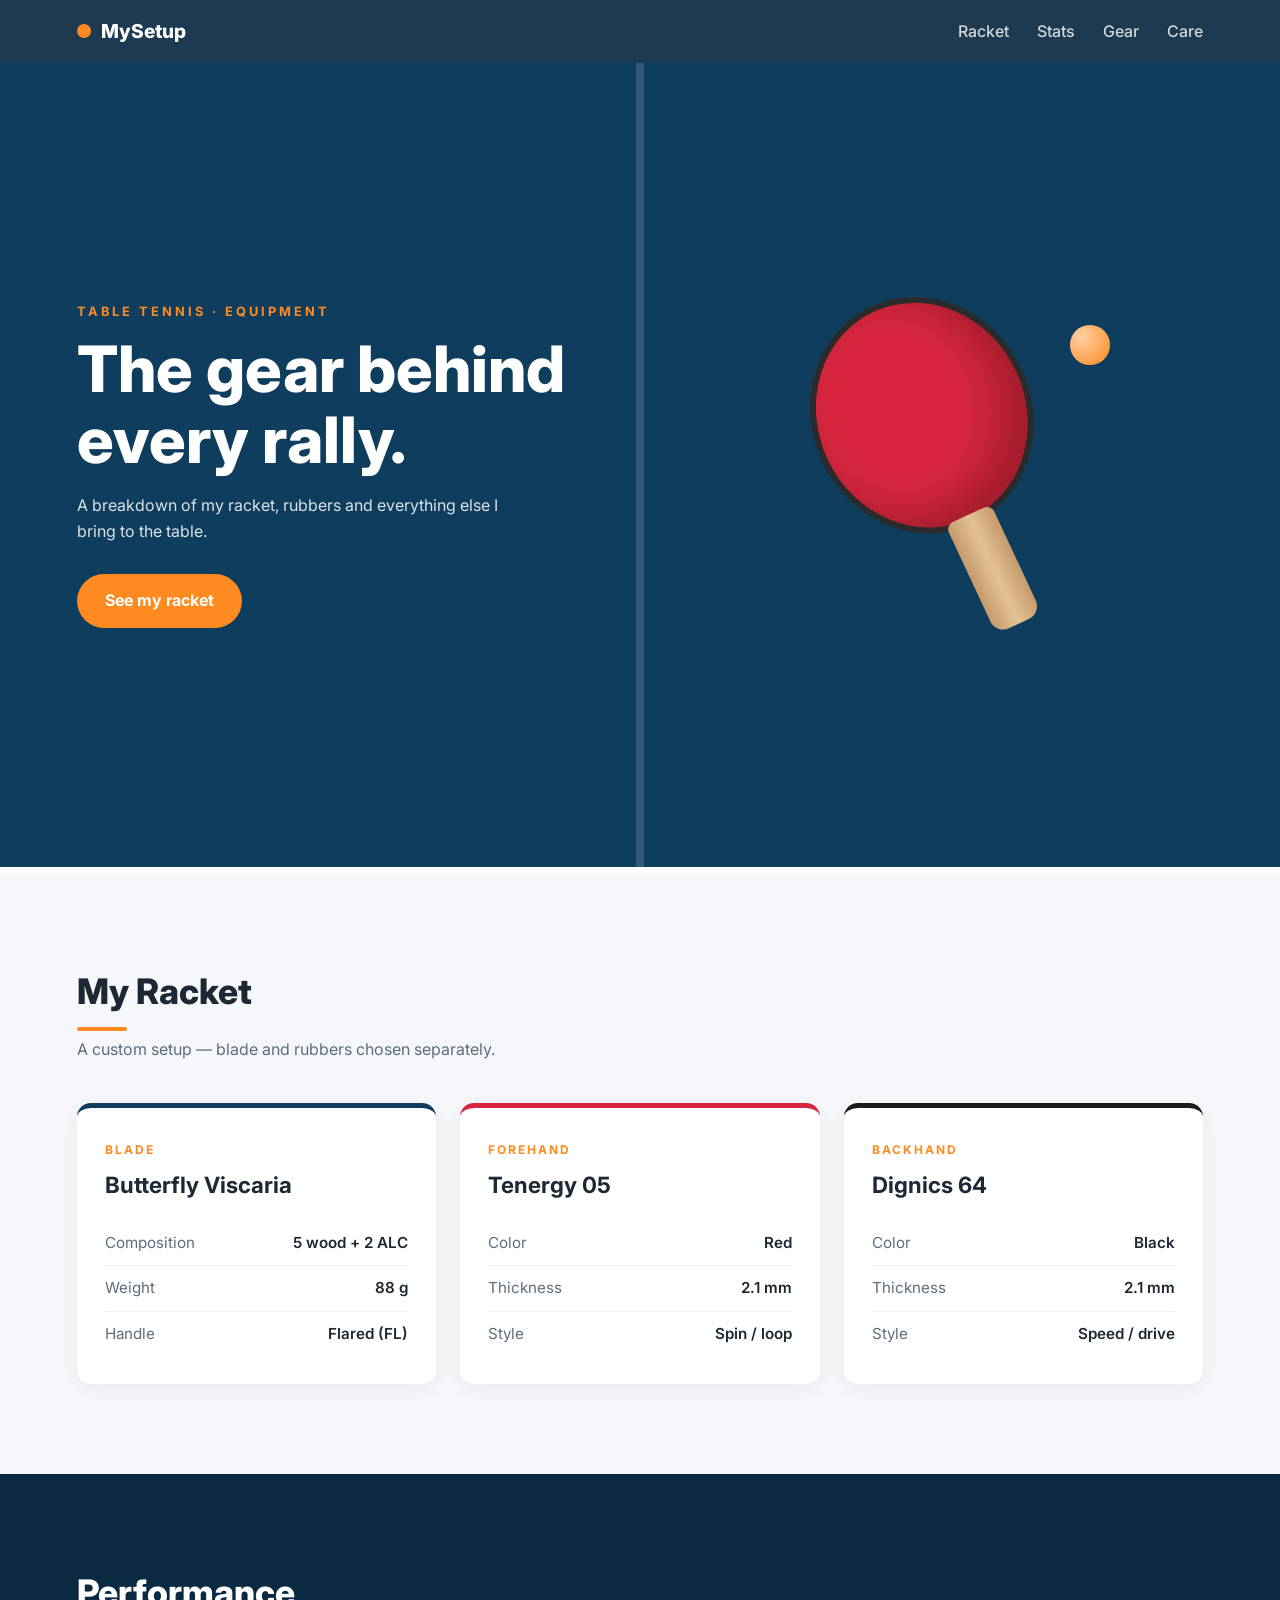
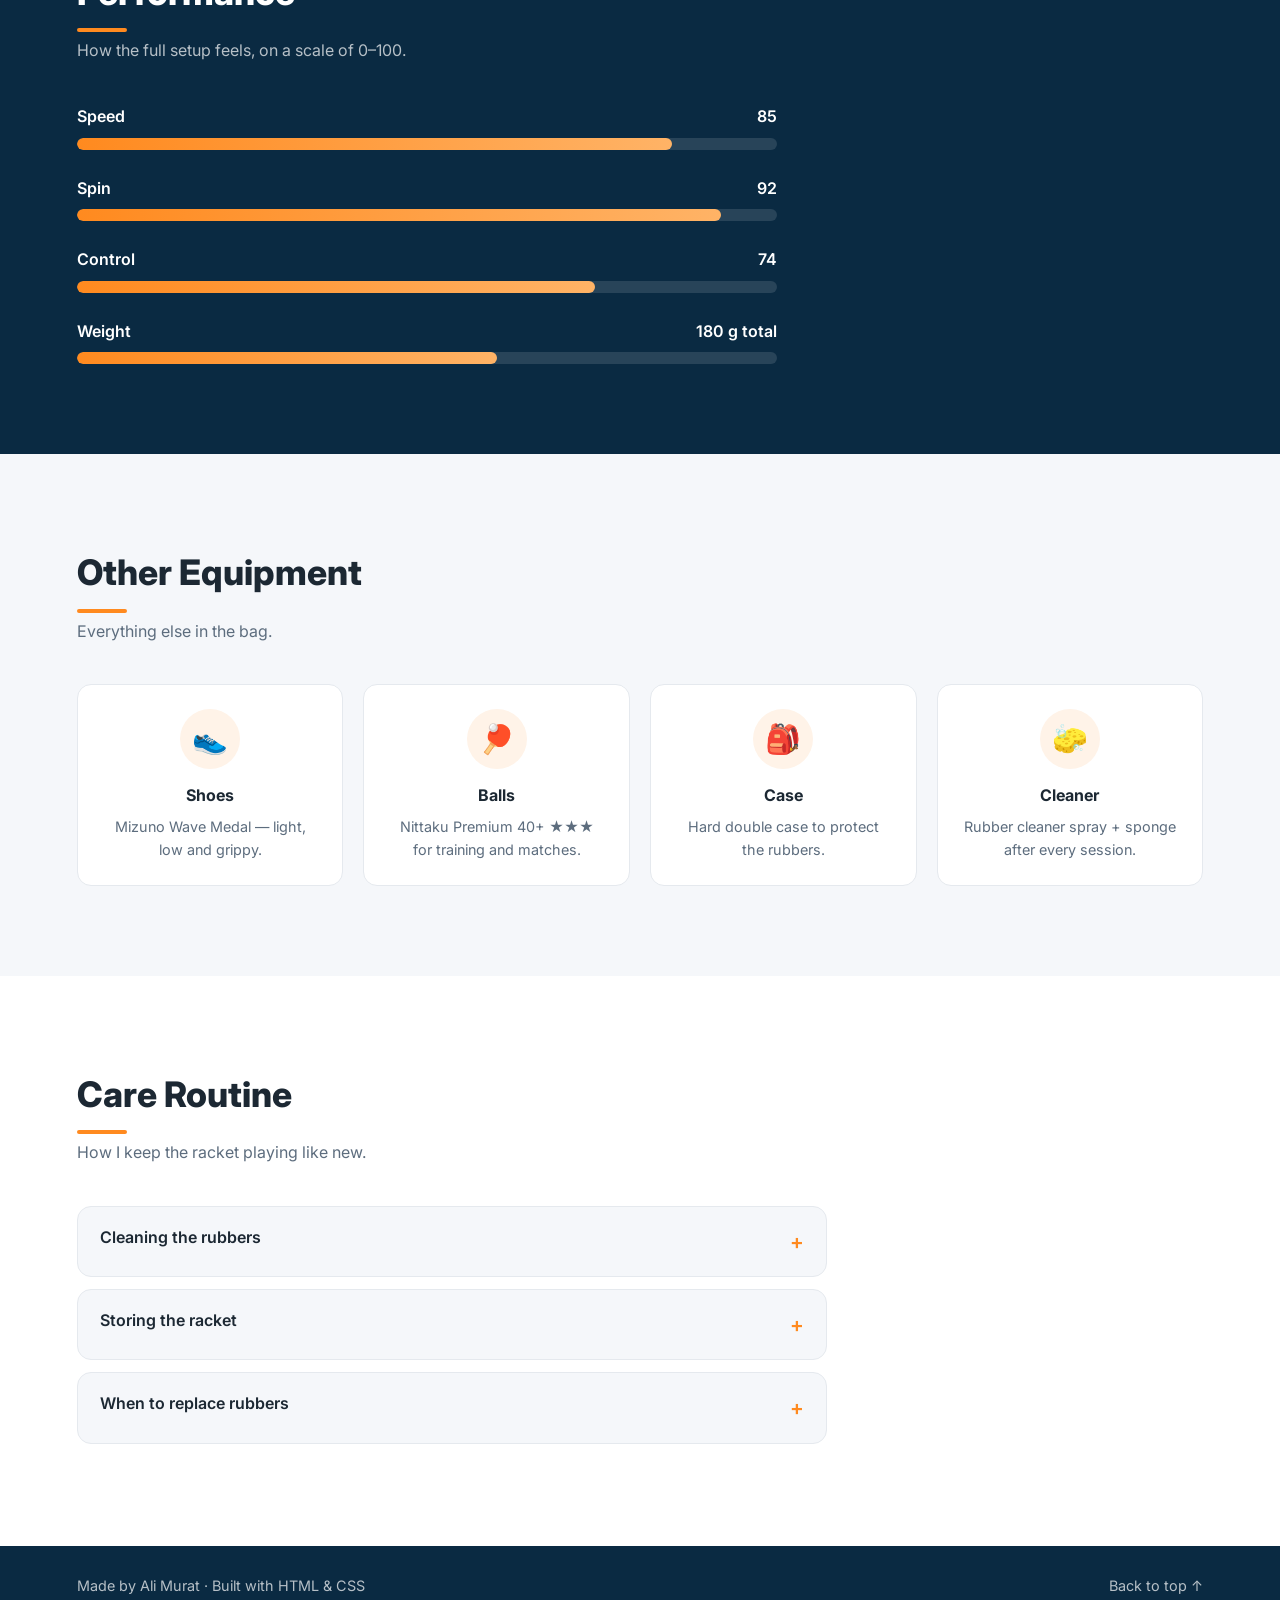
==== index.html @ 6f8b47d7 "all the ai code" ====
<!DOCTYPE html>
<html lang="en">
<head>
  <!-- Basic page setup: character encoding + mobile-friendly scaling -->
  <meta charset="UTF-8">
  <meta name="viewport" content="width=device-width, initial-scale=1.0">
  <title>My Table Tennis Setup</title>

  <!-- Google Font (optional — the site still works offline with fallback fonts) -->
  <link rel="preconnect" href="https://fonts.googleapis.com">
  <link href="https://fonts.googleapis.com/css2?family=Inter:wght@400;500;700;800&display=swap" rel="stylesheet">

  <!-- Our stylesheet. Keep style.css in the same folder as this file. -->
  <link rel="stylesheet" href="style.css">
</head>
<body>

  <!-- ===================== NAVIGATION ===================== -->
  <!-- "sticky" in CSS keeps this bar at the top while scrolling.
       The href="#..." links jump to the section with that id. -->
  <header class="navbar">
    <a href="#home" class="logo">
      <span class="logo-ball"></span> MySetup
    </a>
    <nav>
      <a href="#racket">Racket</a>
      <a href="#stats">Stats</a>
      <a href="#gear">Gear</a>
      <a href="#care">Care</a>
    </nav>
  </header>

  <!-- ===================== HERO ===================== -->
  <!-- The first thing visitors see. The racket on the right is drawn
       entirely with CSS (no image needed) — see ".racket" in style.css. -->
  <section id="home" class="hero">
    <div class="hero-text">
      <p class="eyebrow">Table Tennis · Equipment</p>
      <h1>The gear behind<br>every rally.</h1>
      <p class="hero-sub">
        A breakdown of my racket, rubbers and everything else I bring to the table.
      </p>
      <a href="#racket" class="btn">See my racket</a>
    </div>

    <div class="hero-visual">
      <div class="racket">
        <div class="racket-head"></div>
        <div class="racket-handle"></div>
      </div>
      <div class="ball"></div>
    </div>
  </section>

  <!-- ===================== RACKET BREAKDOWN ===================== -->
  <!-- Three cards: blade + two rubbers. Replace the placeholder text
       with your real equipment names and details. -->
  <section id="racket" class="section">
    <h2 class="section-title">My Racket</h2>
    <p class="section-sub">A custom setup — blade and rubbers chosen separately.</p>

    <div class="card-grid">
      <article class="card">
        <span class="tag">Blade</span>
        <h3>Butterfly Viscaria</h3> <!-- CHANGE: your blade -->
        <ul class="specs">
          <li><span>Composition</span><span>5 wood + 2 ALC</span></li>
          <li><span>Weight</span><span>88 g</span></li>
          <li><span>Handle</span><span>Flared (FL)</span></li>
        </ul>
      </article>

      <!-- "card-red" / "card-black" add a colored top border for each rubber side -->
      <article class="card card-red">
        <span class="tag">Forehand</span>
        <h3>Tenergy 05</h3> <!-- CHANGE: your forehand rubber -->
        <ul class="specs">
          <li><span>Color</span><span>Red</span></li>
          <li><span>Thickness</span><span>2.1 mm</span></li>
          <li><span>Style</span><span>Spin / loop</span></li>
        </ul>
      </article>

      <article class="card card-black">
        <span class="tag">Backhand</span>
        <h3>Dignics 64</h3> <!-- CHANGE: your backhand rubber -->
        <ul class="specs">
          <li><span>Color</span><span>Black</span></li>
          <li><span>Thickness</span><span>2.1 mm</span></li>
          <li><span>Style</span><span>Speed / drive</span></li>
        </ul>
      </article>
    </div>
  </section>

  <!-- ===================== STATS ===================== -->
  <!-- Each bar's fill width is set inline with style="--value: 85%".
       Change the number to update the bar — no JavaScript needed. -->
  <section id="stats" class="section section-dark">
    <h2 class="section-title">Performance</h2>
    <p class="section-sub">How the full setup feels, on a scale of 0–100.</p>

    <div class="stats">
      <div class="stat">
        <div class="stat-label"><span>Speed</span><span>85</span></div>
        <div class="bar"><div class="fill" style="--value: 85%"></div></div>
      </div>
      <div class="stat">
        <div class="stat-label"><span>Spin</span><span>92</span></div>
        <div class="bar"><div class="fill" style="--value: 92%"></div></div>
      </div>
      <div class="stat">
        <div class="stat-label"><span>Control</span><span>74</span></div>
        <div class="bar"><div class="fill" style="--value: 74%"></div></div>
      </div>
      <div class="stat">
        <div class="stat-label"><span>Weight</span><span>180 g total</span></div>
        <div class="bar"><div class="fill" style="--value: 60%"></div></div>
      </div>
    </div>
  </section>

  <!-- ===================== OTHER GEAR ===================== -->
  <!-- Small tiles for the rest of the equipment. The emoji act as
       simple icons; swap them or the text freely. -->
  <section id="gear" class="section">
    <h2 class="section-title">Other Equipment</h2>
    <p class="section-sub">Everything else in the bag.</p>

    <div class="gear-grid">
      <div class="gear-item">
        <div class="gear-icon">👟</div>
        <h4>Shoes</h4>
        <p>Mizuno Wave Medal — light, low and grippy.</p>
      </div>
      <div class="gear-item">
        <div class="gear-icon">🏓</div>
        <h4>Balls</h4>
        <p>Nittaku Premium 40+ ★★★ for training and matches.</p>
      </div>
      <div class="gear-item">
        <div class="gear-icon">🎒</div>
        <h4>Case</h4>
        <p>Hard double case to protect the rubbers.</p>
      </div>
      <div class="gear-item">
        <div class="gear-icon">🧽</div>
        <h4>Cleaner</h4>
        <p>Rubber cleaner spray + sponge after every session.</p>
      </div>
    </div>
  </section>

  <!-- ===================== CARE TIPS ===================== -->
  <!-- <details> is a built-in HTML element that opens/closes on click.
       That's how we get an accordion with zero JavaScript. -->
  <section id="care" class="section section-light">
    <h2 class="section-title">Care Routine</h2>
    <p class="section-sub">How I keep the racket playing like new.</p>

    <div class="faq">
      <details>
        <summary>Cleaning the rubbers</summary>
        <p>Spray cleaner, wipe gently from the center outward, and let them dry before casing.</p>
      </details>
      <details>
        <summary>Storing the racket</summary>
        <p>Always in a case, away from heat and direct sunlight, which dry out the rubber.</p>
      </details>
      <details>
        <summary>When to replace rubbers</summary>
        <p>Usually every 2–4 months of regular play, or when spin noticeably drops.</p>
      </details>
    </div>
  </section>

  <!-- ===================== FOOTER ===================== -->
  <footer class="footer">
    <p>Made by Ali Murat · Built with HTML &amp; CSS</p>
    <a href="#home">Back to top ↑</a>
  </footer>

</body>
</html>
---- style.css ----
/* =========================================================
   1. VARIABLES
   Change colors here once and the whole site updates.
   ========================================================= */
:root {
  --table: #0f3d5e;       /* table-tennis table blue */
  --table-dark: #0a2a42;  /* darker blue for contrast sections */
  --line: #ffffff;        /* table's white lines */
  --ball: #ff8a1f;        /* orange ball = main accent color */
  --red: #d7263d;         /* forehand rubber */
  --black: #1b1b1b;       /* backhand rubber */
  --text: #1c2833;
  --muted: #5d6d7e;
  --bg: #f5f7fa;
  --radius: 14px;         /* rounded corners used everywhere */
}

/* =========================================================
   2. RESET + BASE
   Removes browser default spacing and sets basic typography.
   ========================================================= */
* {
  margin: 0;
  padding: 0;
  box-sizing: border-box; /* padding no longer adds to element width */
}

html {
  scroll-behavior: smooth; /* nav links glide instead of jumping */
}

body {
  font-family: "Inter", system-ui, sans-serif;
  color: var(--text);
  background: var(--bg);
  line-height: 1.6;
}

a {
  color: inherit;
  text-decoration: none;
}

/* =========================================================
   3. NAVBAR
   ========================================================= */
.navbar {
  position: sticky;       /* stays at the top while scrolling */
  top: 0;
  z-index: 10;            /* keeps it above other content */
  display: flex;
  justify-content: space-between;
  align-items: center;
  padding: 16px 6%;
  background: rgba(10, 42, 66, 0.92);
  backdrop-filter: blur(8px); /* frosted-glass effect */
  color: var(--line);
}

.logo {
  display: flex;
  align-items: center;
  gap: 10px;
  font-weight: 800;
  font-size: 1.2rem;
}

/* Tiny orange ball next to the logo text */
.logo-ball {
  width: 14px;
  height: 14px;
  border-radius: 50%;
  background: var(--ball);
}

.navbar nav a {
  margin-left: 24px;
  font-weight: 500;
  opacity: 0.8;
  transition: opacity 0.2s;
}

.navbar nav a:hover {
  opacity: 1;
  color: var(--ball);
}

/* =========================================================
   4. HERO
   The background imitates a table: blue surface + white
   center line, drawn with a linear-gradient.
   ========================================================= */
.hero {
  min-height: 90vh;
  display: grid;
  grid-template-columns: 1.1fr 1fr; /* text left, racket right */
  align-items: center;
  gap: 40px;
  padding: 60px 6%;
  color: var(--line);
  background:
    linear-gradient(90deg, transparent 49.7%, rgba(255,255,255,0.15) 49.7%, rgba(255,255,255,0.15) 50.3%, transparent 50.3%),
    var(--table);
  border-bottom: 6px solid var(--line); /* table edge line */
}

.eyebrow {
  text-transform: uppercase;
  letter-spacing: 3px;
  font-size: 0.8rem;
  color: var(--ball);
  font-weight: 700;
  margin-bottom: 12px;
}

.hero h1 {
  font-size: clamp(2.4rem, 5vw, 4rem); /* scales with screen size */
  line-height: 1.1;
  font-weight: 800;
  margin-bottom: 18px;
}

.hero-sub {
  max-width: 440px;
  opacity: 0.85;
  margin-bottom: 30px;
}

.btn {
  display: inline-block;
  padding: 14px 28px;
  background: var(--ball);
  color: #fff;
  font-weight: 700;
  border-radius: 999px; /* pill shape */
  transition: transform 0.2s, box-shadow 0.2s;
}

.btn:hover {
  transform: translateY(-3px);
  box-shadow: 0 10px 20px rgba(255, 138, 31, 0.4);
}

/* ---------- CSS-drawn racket ---------- */
.hero-visual {
  position: relative;
  display: flex;
  justify-content: center;
}

.racket {
  transform: rotate(-25deg);
  animation: float 4s ease-in-out infinite; /* gentle bobbing */
}

.racket-head {
  width: 220px;
  height: 240px;
  background: var(--red);
  border-radius: 50%;
  border: 6px solid #2b2b2b; /* edge tape */
  box-shadow: inset -20px -20px 40px rgba(0,0,0,0.25); /* adds depth */
}

.racket-handle {
  width: 50px;
  height: 120px;
  margin: -10px auto 0; /* overlaps head slightly so they connect */
  background: linear-gradient(90deg, #c49a6c, #e3c194, #c49a6c); /* wood look */
  border-radius: 8px 8px 14px 14px;
}

.ball {
  position: absolute;
  top: 10%;
  right: 18%;
  width: 40px;
  height: 40px;
  border-radius: 50%;
  background: radial-gradient(circle at 30% 30%, #ffd0a3, var(--ball));
  animation: float 3s ease-in-out infinite reverse;
}

/* Reusable up-and-down animation */
@keyframes float {
  0%, 100% { translate: 0 0; }
  50%      { translate: 0 -14px; }
}

/* =========================================================
   5. GENERIC SECTION STYLES
   ========================================================= */
.section {
  padding: 90px 6%;
}

.section-dark {
  background: var(--table-dark);
  color: var(--line);
}

.section-light {
  background: #fff;
}

.section-title {
  font-size: 2.2rem;
  font-weight: 800;
  margin-bottom: 6px;
}

/* Small orange underline under every section title */
.section-title::after {
  content: "";
  display: block;
  width: 50px;
  height: 4px;
  margin-top: 8px;
  background: var(--ball);
  border-radius: 2px;
}

.section-sub {
  color: var(--muted);
  margin-bottom: 40px;
}

.section-dark .section-sub {
  color: rgba(255,255,255,0.7);
}

/* =========================================================
   6. RACKET CARDS
   auto-fit + minmax = cards wrap automatically on small screens.
   ========================================================= */
.card-grid {
  display: grid;
  grid-template-columns: repeat(auto-fit, minmax(250px, 1fr));
  gap: 24px;
}

.card {
  background: #fff;
  padding: 28px;
  border-radius: var(--radius);
  border-top: 5px solid var(--table);
  box-shadow: 0 6px 20px rgba(0,0,0,0.06);
  transition: transform 0.25s, box-shadow 0.25s;
}

.card:hover {
  transform: translateY(-6px);
  box-shadow: 0 14px 30px rgba(0,0,0,0.12);
}

.card-red   { border-top-color: var(--red); }
.card-black { border-top-color: var(--black); }

.tag {
  font-size: 0.75rem;
  text-transform: uppercase;
  letter-spacing: 2px;
  font-weight: 700;
  color: var(--ball);
}

.card h3 {
  font-size: 1.4rem;
  margin: 6px 0 18px;
}

/* Spec rows: label on the left, value on the right */
.specs {
  list-style: none;
}

.specs li {
  display: flex;
  justify-content: space-between;
  padding: 10px 0;
  border-bottom: 1px solid #eef1f4;
  font-size: 0.95rem;
}

.specs li:last-child {
  border-bottom: none;
}

.specs li span:first-child {
  color: var(--muted);
}

.specs li span:last-child {
  font-weight: 600;
}

/* =========================================================
   7. STATS BARS
   .fill reads its width from the --value set in the HTML.
   ========================================================= */
.stats {
  max-width: 700px;
  display: grid;
  gap: 26px;
}

.stat-label {
  display: flex;
  justify-content: space-between;
  font-weight: 600;
  margin-bottom: 8px;
}

.bar {
  height: 12px;
  background: rgba(255,255,255,0.12);
  border-radius: 999px;
  overflow: hidden; /* keeps the fill inside the rounded bar */
}

.fill {
  height: 100%;
  width: var(--value);
  background: linear-gradient(90deg, var(--ball), #ffb366);
  border-radius: 999px;
  animation: grow 1.4s ease-out; /* bar grows in on page load */
}

@keyframes grow {
  from { width: 0; }
}

/* =========================================================
   8. GEAR GRID
   ========================================================= */
.gear-grid {
  display: grid;
  grid-template-columns: repeat(auto-fit, minmax(200px, 1fr));
  gap: 20px;
}

.gear-item {
  background: #fff;
  padding: 24px;
  border-radius: var(--radius);
  text-align: center;
  border: 1px solid #e5e9ee;
  transition: border-color 0.2s, transform 0.2s;
}

.gear-item:hover {
  border-color: var(--ball);
  transform: scale(1.03);
}

.gear-icon {
  width: 60px;
  height: 60px;
  margin: 0 auto 14px;
  display: grid;
  place-items: center; /* centers the emoji */
  font-size: 1.8rem;
  background: #fff3e8;
  border-radius: 50%;
}

.gear-item h4 {
  margin-bottom: 6px;
}

.gear-item p {
  color: var(--muted);
  font-size: 0.9rem;
}

/* =========================================================
   9. CARE ACCORDION (<details> / <summary>)
   ========================================================= */
.faq {
  max-width: 750px;
}

.faq details {
  border: 1px solid #e5e9ee;
  border-radius: var(--radius);
  margin-bottom: 12px;
  padding: 18px 22px;
  background: var(--bg);
}

.faq summary {
  cursor: pointer;
  font-weight: 600;
  list-style: none; /* hides the default arrow... */
  display: flex;
  justify-content: space-between;
}

.faq summary::-webkit-details-marker {
  display: none; /* ...also in Safari */
}

/* Our own "+" icon that rotates into "×" when opened */
.faq summary::after {
  content: "+";
  color: var(--ball);
  font-size: 1.3rem;
  transition: transform 0.2s;
}

.faq details[open] summary::after {
  transform: rotate(45deg);
}

.faq details p {
  margin-top: 12px;
  color: var(--muted);
}

/* =========================================================
   10. FOOTER
   ========================================================= */
.footer {
  display: flex;
  justify-content: space-between;
  align-items: center;
  padding: 28px 6%;
  background: var(--table-dark);
  color: rgba(255,255,255,0.7);
  font-size: 0.9rem;
}

.footer a:hover {
  color: var(--ball);
}

/* =========================================================
   11. RESPONSIVE (phones and small tablets)
   Everything inside applies only when the screen is ≤ 800px.
   ========================================================= */
@media (max-width: 800px) {
  .hero {
    grid-template-columns: 1fr; /* stack text and racket */
    text-align: center;
  }

  .hero-sub {
    margin-left: auto;
    margin-right: auto;
  }

  .racket-head {
    width: 160px;
    height: 175px;
  }

  .racket-handle {
    width: 38px;
    height: 90px;
  }

  .navbar nav a {
    margin-left: 14px;
    font-size: 0.9rem;
  }

  .footer {
    flex-direction: column;
    gap: 8px;
  }
}
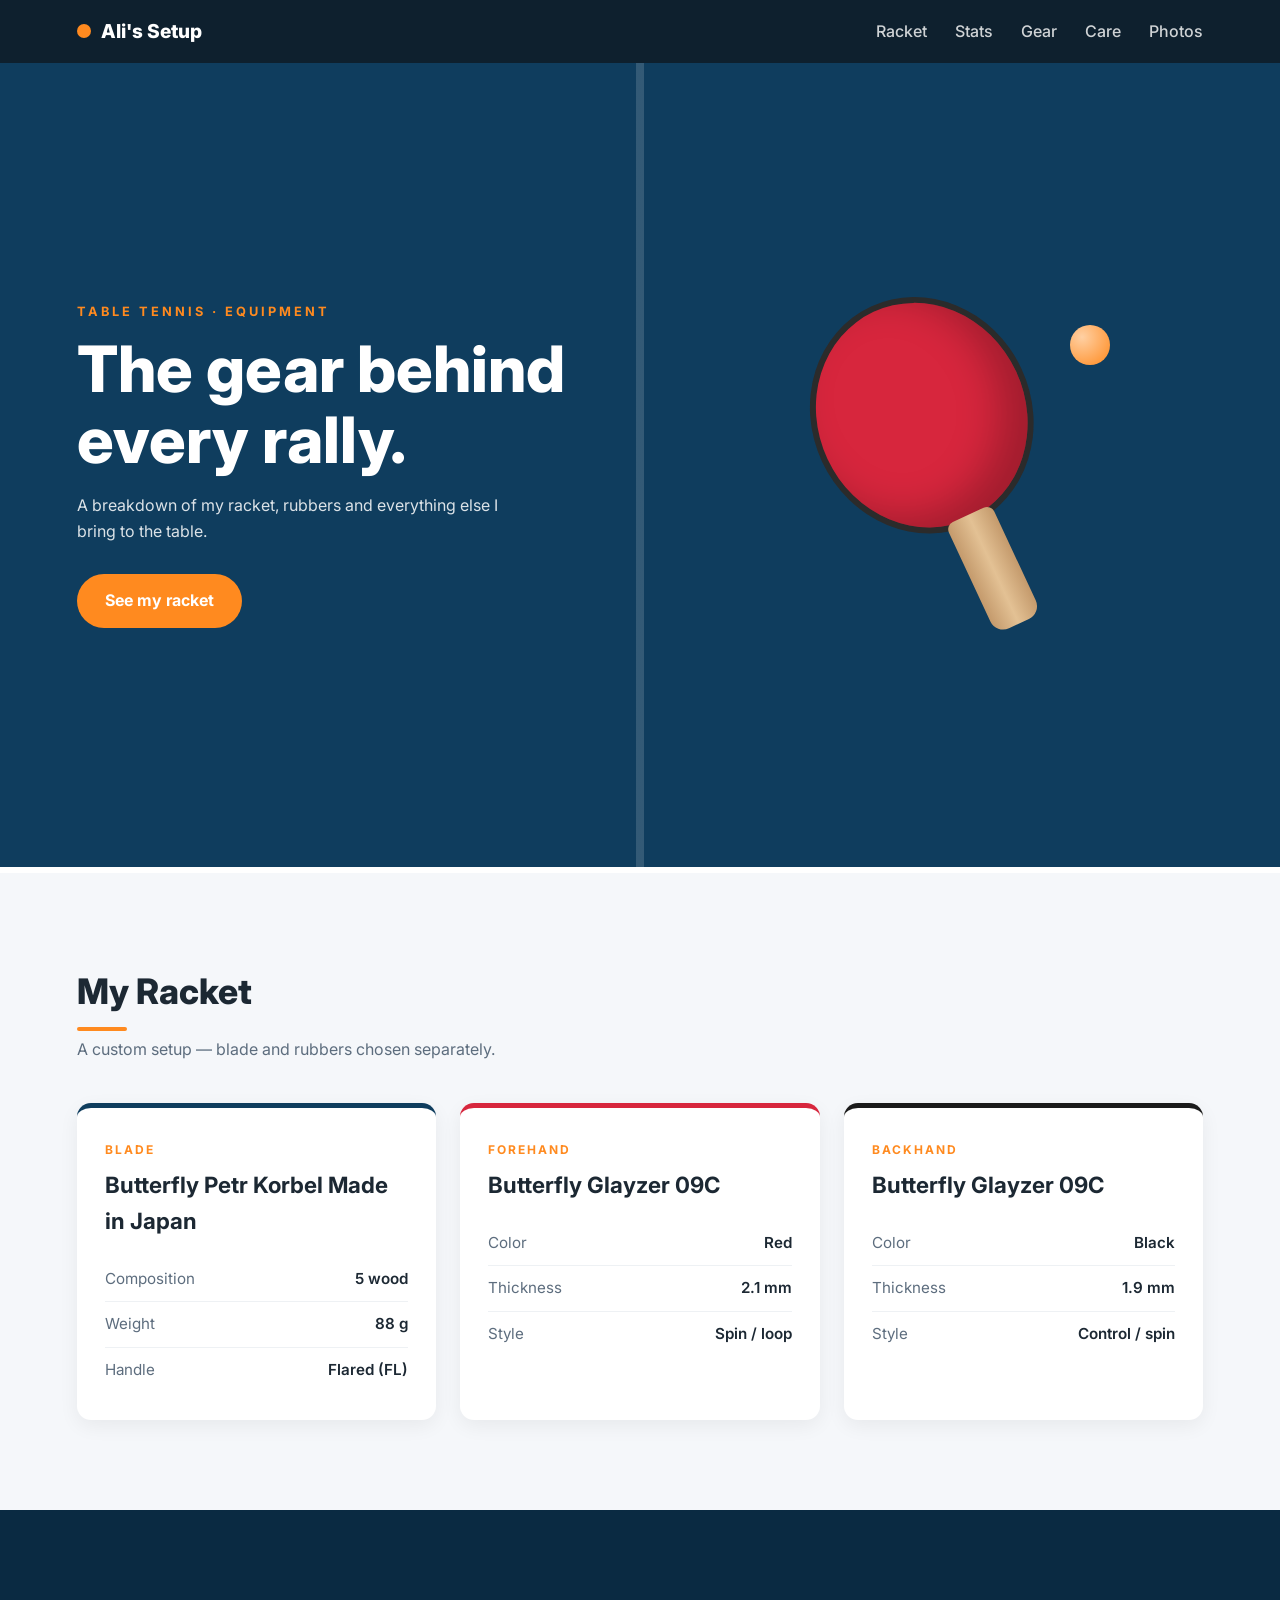
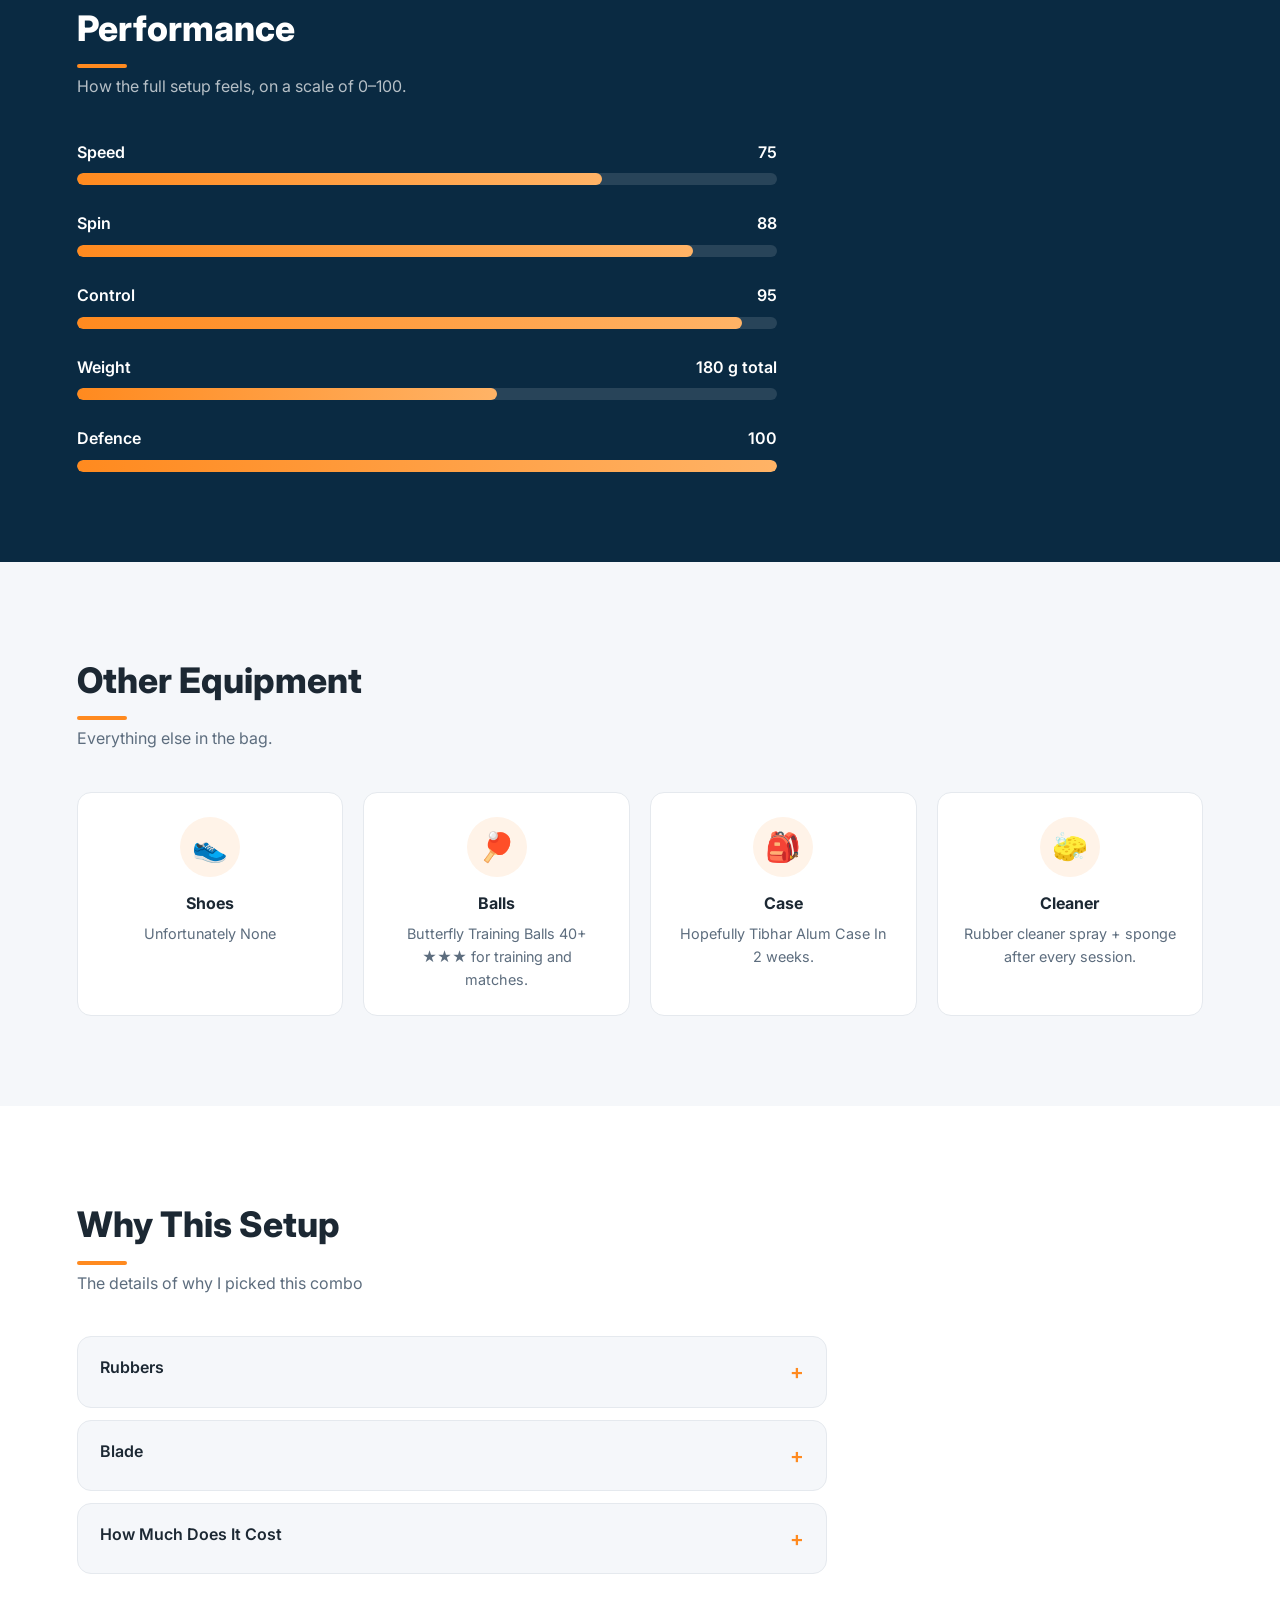
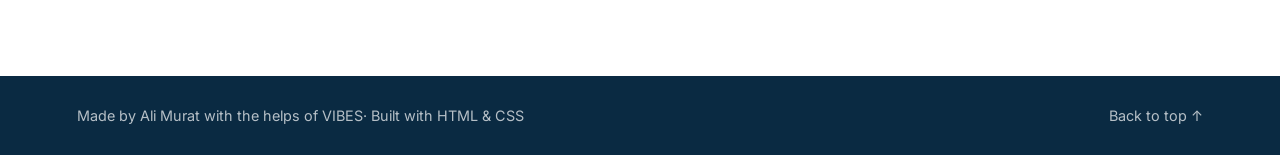
==== commit 3de06b2a: "Added New Stats / Customized Data / Changed Navbar color / Added Carousel and Images / Added New Pag" ====
--- a/index.html
+++ b/index.html
@@ -20,13 +20,14 @@
        The href="#..." links jump to the section with that id. -->
   <header class="navbar">
     <a href="#home" class="logo">
-      <span class="logo-ball"></span> MySetup
+      <span class="logo-ball"></span> Ali's Setup
     </a>
     <nav>
-      <a href="#racket">Racket</a>
-      <a href="#stats">Stats</a>
-      <a href="#gear">Gear</a>
-      <a href="#care">Care</a>
+      <a href="index.html#racket">Racket</a>
+      <a href="index.html#stats">Stats</a>
+      <a href="index.html#gear">Gear</a>
+      <a href="index.html#care">Care</a>
+      <a href="photos.html">Photos</a>
     </nav>
   </header>
 
@@ -62,18 +63,17 @@
     <div class="card-grid">
       <article class="card">
         <span class="tag">Blade</span>
-        <h3>Butterfly Viscaria</h3> <!-- CHANGE: your blade -->
+        <h3>Butterfly Petr Korbel Made in Japan</h3> 
         <ul class="specs">
-          <li><span>Composition</span><span>5 wood + 2 ALC</span></li>
+          <li><span>Composition</span><span>5 wood</span></li>
           <li><span>Weight</span><span>88 g</span></li>
           <li><span>Handle</span><span>Flared (FL)</span></li>
         </ul>
       </article>
 
-      <!-- "card-red" / "card-black" add a colored top border for each rubber side -->
       <article class="card card-red">
         <span class="tag">Forehand</span>
-        <h3>Tenergy 05</h3> <!-- CHANGE: your forehand rubber -->
+        <h3>Butterfly Glayzer 09C</h3>
         <ul class="specs">
           <li><span>Color</span><span>Red</span></li>
           <li><span>Thickness</span><span>2.1 mm</span></li>
@@ -83,46 +83,45 @@
 
       <article class="card card-black">
         <span class="tag">Backhand</span>
-        <h3>Dignics 64</h3> <!-- CHANGE: your backhand rubber -->
+        <h3>Butterfly Glayzer 09C</h3> 
         <ul class="specs">
           <li><span>Color</span><span>Black</span></li>
-          <li><span>Thickness</span><span>2.1 mm</span></li>
-          <li><span>Style</span><span>Speed / drive</span></li>
+          <li><span>Thickness</span><span>1.9 mm</span></li>
+          <li><span>Style</span><span>Control / spin</span></li>
         </ul>
       </article>
     </div>
   </section>
 
   <!-- ===================== STATS ===================== -->
-  <!-- Each bar's fill width is set inline with style="--value: 85%".
-       Change the number to update the bar — no JavaScript needed. -->
   <section id="stats" class="section section-dark">
     <h2 class="section-title">Performance</h2>
     <p class="section-sub">How the full setup feels, on a scale of 0–100.</p>
 
     <div class="stats">
       <div class="stat">
-        <div class="stat-label"><span>Speed</span><span>85</span></div>
-        <div class="bar"><div class="fill" style="--value: 85%"></div></div>
+        <div class="stat-label"><span>Speed</span><span>75</span></div>
+        <div class="bar"><div class="fill" style="--value: 75%"></div></div>
       </div>
       <div class="stat">
-        <div class="stat-label"><span>Spin</span><span>92</span></div>
-        <div class="bar"><div class="fill" style="--value: 92%"></div></div>
+        <div class="stat-label"><span>Spin</span><span>88</span></div>
+        <div class="bar"><div class="fill" style="--value: 88%"></div></div>
       </div>
       <div class="stat">
-        <div class="stat-label"><span>Control</span><span>74</span></div>
-        <div class="bar"><div class="fill" style="--value: 74%"></div></div>
+        <div class="stat-label"><span>Control</span><span>95</span></div>
+        <div class="bar"><div class="fill" style="--value: 95%"></div></div>
       </div>
       <div class="stat">
         <div class="stat-label"><span>Weight</span><span>180 g total</span></div>
         <div class="bar"><div class="fill" style="--value: 60%"></div></div>
       </div>
+      <div class="stat">
+        <div class="stat-label"><span>Defence</span><span>100</span></div>
+        <div class="bar"><div class="fill" style="--value: 100%"></div></div>
+      </div>
     </div>
   </section>
 
-  <!-- ===================== OTHER GEAR ===================== -->
-  <!-- Small tiles for the rest of the equipment. The emoji act as
-       simple icons; swap them or the text freely. -->
   <section id="gear" class="section">
     <h2 class="section-title">Other Equipment</h2>
     <p class="section-sub">Everything else in the bag.</p>
@@ -131,17 +130,17 @@
       <div class="gear-item">
         <div class="gear-icon">👟</div>
         <h4>Shoes</h4>
-        <p>Mizuno Wave Medal — light, low and grippy.</p>
+        <p>Unfortunately None</p>
       </div>
       <div class="gear-item">
         <div class="gear-icon">🏓</div>
         <h4>Balls</h4>
-        <p>Nittaku Premium 40+ ★★★ for training and matches.</p>
+        <p>Butterfly Training Balls 40+ ★★★ for training and matches.</p>
       </div>
       <div class="gear-item">
         <div class="gear-icon">🎒</div>
         <h4>Case</h4>
-        <p>Hard double case to protect the rubbers.</p>
+        <p>Hopefully Tibhar Alum Case In 2 weeks.</p>
       </div>
       <div class="gear-item">
         <div class="gear-icon">🧽</div>
@@ -155,28 +154,28 @@
   <!-- <details> is a built-in HTML element that opens/closes on click.
        That's how we get an accordion with zero JavaScript. -->
   <section id="care" class="section section-light">
-    <h2 class="section-title">Care Routine</h2>
-    <p class="section-sub">How I keep the racket playing like new.</p>
+    <h2 class="section-title">Why This Setup</h2>
+    <p class="section-sub">The details of why I picked this combo</p>
 
     <div class="faq">
       <details>
-        <summary>Cleaning the rubbers</summary>
-        <p>Spray cleaner, wipe gently from the center outward, and let them dry before casing.</p>
+        <summary>Rubbers</summary>
+        <p>I played with different rubbers from different brands before choosing my rubber I was sure that I needed a rubber which was good for spins and doesn't throws the play too far away</p>
       </details>
       <details>
-        <summary>Storing the racket</summary>
-        <p>Always in a case, away from heat and direct sunlight, which dry out the rubber.</p>
+        <summary>Blade</summary>
+        <p>I usually play more defensive that's why I needed a blade with a controlled feel so I picked the corbel and I picked the FL version because it felt better in my hand</p>
       </details>
       <details>
-        <summary>When to replace rubbers</summary>
-        <p>Usually every 2–4 months of regular play, or when spin noticeably drops.</p>
+        <summary>How Much Does It Cost</summary>
+        <p>I spent about 10k for this setup and It's definetely worth its price</p>
       </details>
     </div>
   </section>
 
   <!-- ===================== FOOTER ===================== -->
   <footer class="footer">
-    <p>Made by Ali Murat · Built with HTML &amp; CSS</p>
+    <p>Made by Ali Murat with the helps of VIBES· Built with HTML &amp; CSS</p>
     <a href="#home">Back to top ↑</a>
   </footer>
 
--- a/style.css
+++ b/style.css
@@ -52,7 +52,7 @@
   justify-content: space-between;
   align-items: center;
   padding: 16px 6%;
-  background: rgba(10, 42, 66, 0.92);
+  background: rgba(3, 21, 36, 0.951);
   backdrop-filter: blur(8px); /* frosted-glass effect */
   color: var(--line);
 }
@@ -434,6 +434,28 @@
   color: var(--ball);
 }
 
+.carousel {
+    display : flex;
+    flex-direction : row;
+    overflow-x : auto;
+    width : 80%;
+    height : 80%;
+    gap : 20px;
+}
+
+.carousel img{
+    width : 100%;
+    height : 100%;
+    flex-shrink : 0;
+    object-fit : cover;
+}
+
+.carousel img:hover{
+    transform : scale(1.05);
+    opacity : 0.95;
+    cursor : pointer;
+}
+
 /* =========================================================
    11. RESPONSIVE (phones and small tablets)
    Everything inside applies only when the screen is ≤ 800px.
